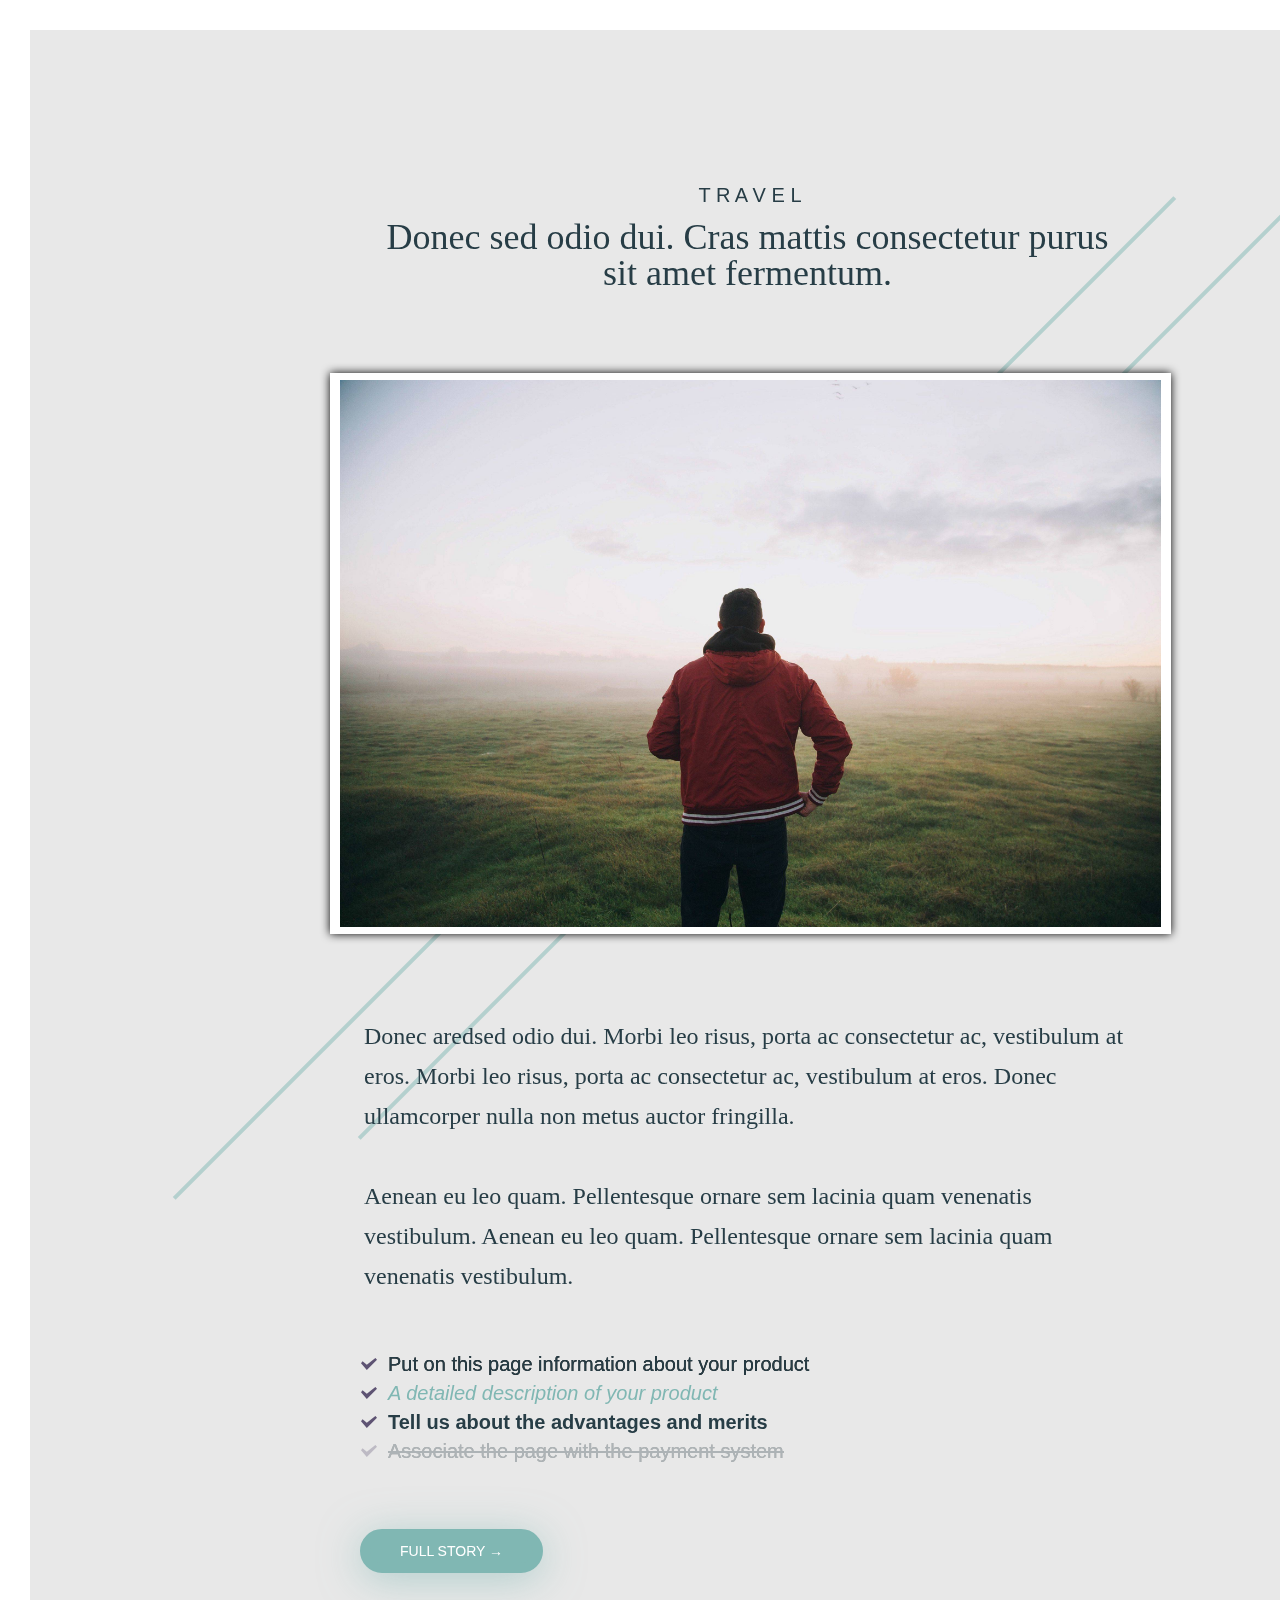
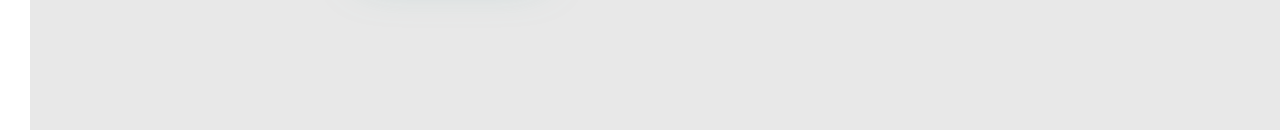
==== index.html @ 95647057 "Add files via upload" ====
<!DOCTYPE html>
<html lang="ru">

<head>
	<title>CSS (Часть 5) - Свойство background</title>

	<link rel="stylesheet" href="/css/style.css">

	<meta charset="utf-8" />
</head>

<body>



	<div class="block1">
		<p class="text1">
			T R A V E L
		</p>
		<br>
		<p class="text2">
			Donec sed odio dui. Cras mattis consectetur purus sit amet fermentum.
		</p>
			<div class="block0">
			</div>
			<p class="text3">
				Donec aredsed odio dui. Morbi leo risus, porta ac consectetur ac, vestibulum at eros. Morbi leo risus,
				porta
				ac consectetur ac, vestibulum at eros. Donec ullamcorper nulla non metus auctor fringilla.
				<br>
				<br>
				Aenean eu leo quam. Pellentesque ornare sem lacinia quam venenatis vestibulum. Aenean eu leo quam.
				Pellentesque ornare sem lacinia quam venenatis vestibulum.
			</p>
			<ul class="list">
				<li class="color1">Put on this page information about your product</li>
				<li class="color2">A detailed description of your product</li>
				<li class="color3">Tell us about the advantages and merits</li>
				<li class="color4">Associate the page with the payment system</li>
			</ul>
			<button class="button1">
				FULL STORY →
			</button>
		</div>

</body>

</html>
---- css/style.css ----
*{
	padding: 0;
	margin: 0;
	border: 0;
}

*,*:before,*:after{
	-moz-box-sizing: border-box;
	-webkit-box-sizing: border-box;
	box-sizing: border-box;
}

:focus,:active{outline: none;}
a:focus,a:active{outline: none;}

nav,footer,header,aside{display: block;}

html, body{
	height: 100%;
	width: 100%;
	font-size: 100%;
	line-height: 1;
	font-size: 14px;
	-ms-text-size-adjust: 100%;
	-moz-text-size-adjust: 100%;
	-webkit-text-size-adjust: 100%;
}

input,button,textarea{font-family: inherit;}

input::-ms-clear{display: none;}
button{cursor: pointer;}
button::-moz-focus-inner{padding: 0;border: 0;}
a, a:visited{text-decoration: none;}
a:hover{text-decoration: none;}
ul li{list-style: none;}
img{vertical-align: top;}

h1,h2,h3,h4,h5,h6{font-size: inherit;font-weight: 400;}

body{
	padding: 30px;
}

.block1{
	background: url(/img/icons/css_template\ \(1\).svg) left no-repeat;
	background-color: #e8e8e8;
	height: 1700px;
	width: 1440px;
	margin: auto;
	mix-blend-mode: multiply;
}

.block0{
	background: url('/img/Background.jpg') 50%/821px no-repeat, #FFFFFF; 
	filter: drop-shadow(0 0 5px #000);
	height: 561px;
	width: 841px;
	margin: 82px 300px;
}

.text1{
	font-family: Arial, "Helvetica Neue", Helvetica, sans-serif;
	padding: 155px 0px 0px 0px;
	font-size: 20px;
	color: #273D46;
	text-align: center;
}

.text2{
	font-size: 36px;
	color: #273D46;
	text-align: center;
	padding: 0px 357px 0px 352px;
}

.text3{
	font-size: 24px;
	color: #273D46;
	padding: 0px 340px 0px 334px;
	line-height: 40px;
}

.list{
	margin: 58px 0px 0px 331px;

}

.list li{
	font-family: Arial, "Helvetica Neue", Helvetica, sans-serif;
font-size: 20px;
margin: 0 0 9px 0;
background: url(/img/icons/li.svg) left no-repeat;
padding: 0px 340px 0px 27px;
}

.color1{
	text-shadow: 0px 00px 0px #000;
	color: #273D46
}

.color2{
	color: #80B7B3;
	font-style: italic;
}

.color3{
	font-weight: 900;
	color: #273D46
}

.color4{
	text-shadow: 0px 0px 0px #000;
	text-decoration-line: line-through;
	color: #273D46;
	opacity: 30%;

}

.button1{
	border: 10px solid #80B7B3;
	border-radius: 30px;
	background: #80B7B3;
	box-shadow: 0px 6px 40px rgba(128, 183, 179, 0.54);
	font-family: Arial, "Helvetica Neue", Helvetica, sans-serif;
	color: #FFFFFF;
	font-size: 14px;
	padding: 4px 30px;
	margin: 59px 911px 137px 330px;
	
}
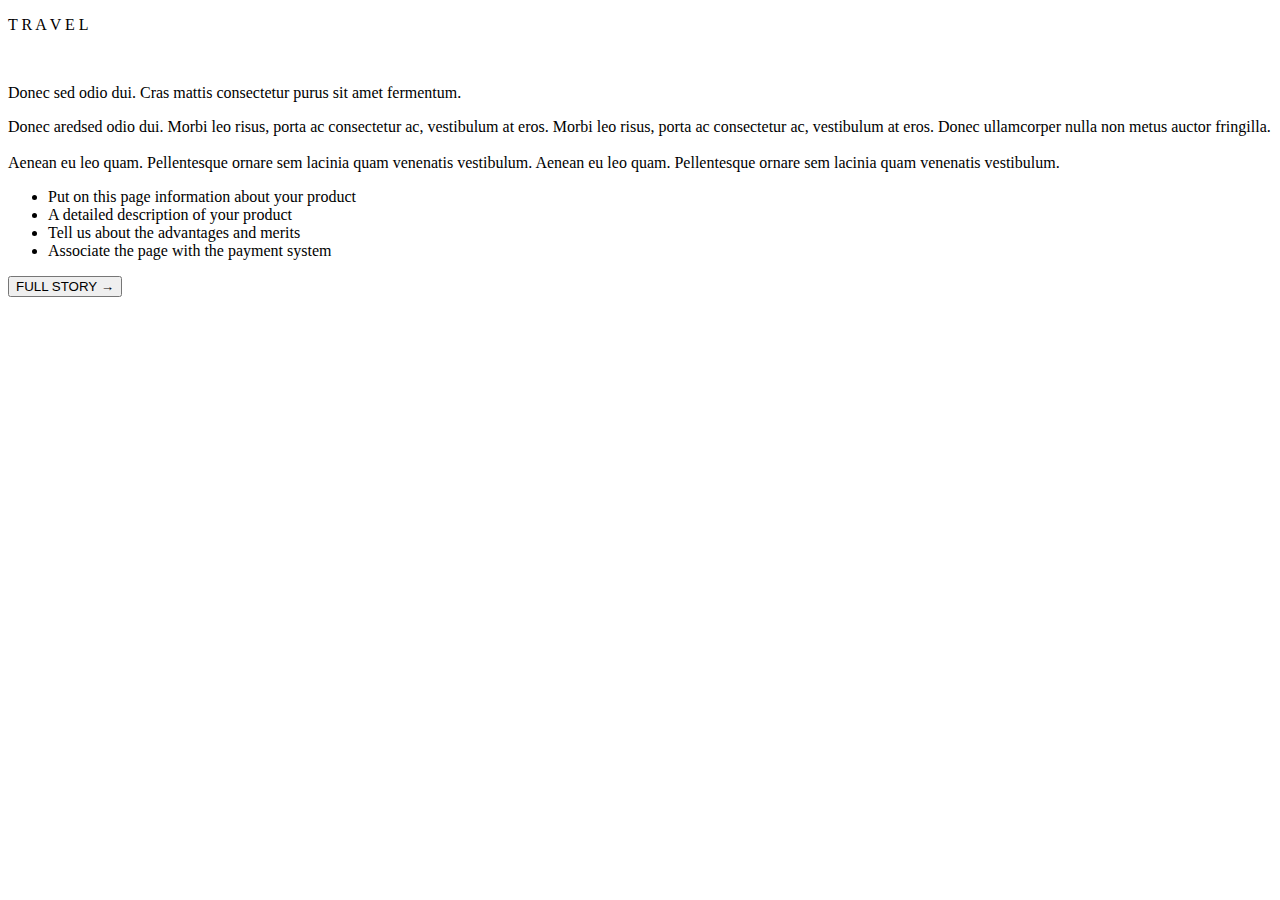
==== commit fbc5bdf5: "Update index.html" ====
--- a/index.html
+++ b/index.html
@@ -4,7 +4,7 @@
 <head>
 	<title>CSS (Часть 5) - Свойство background</title>
 
-	<link rel="stylesheet" href="/css/style.css">
+	<link rel="stylesheet" href="./style.css">
 
 	<meta charset="utf-8" />
 </head>
@@ -45,4 +45,4 @@
 
 </body>
 
-</html>+</html>
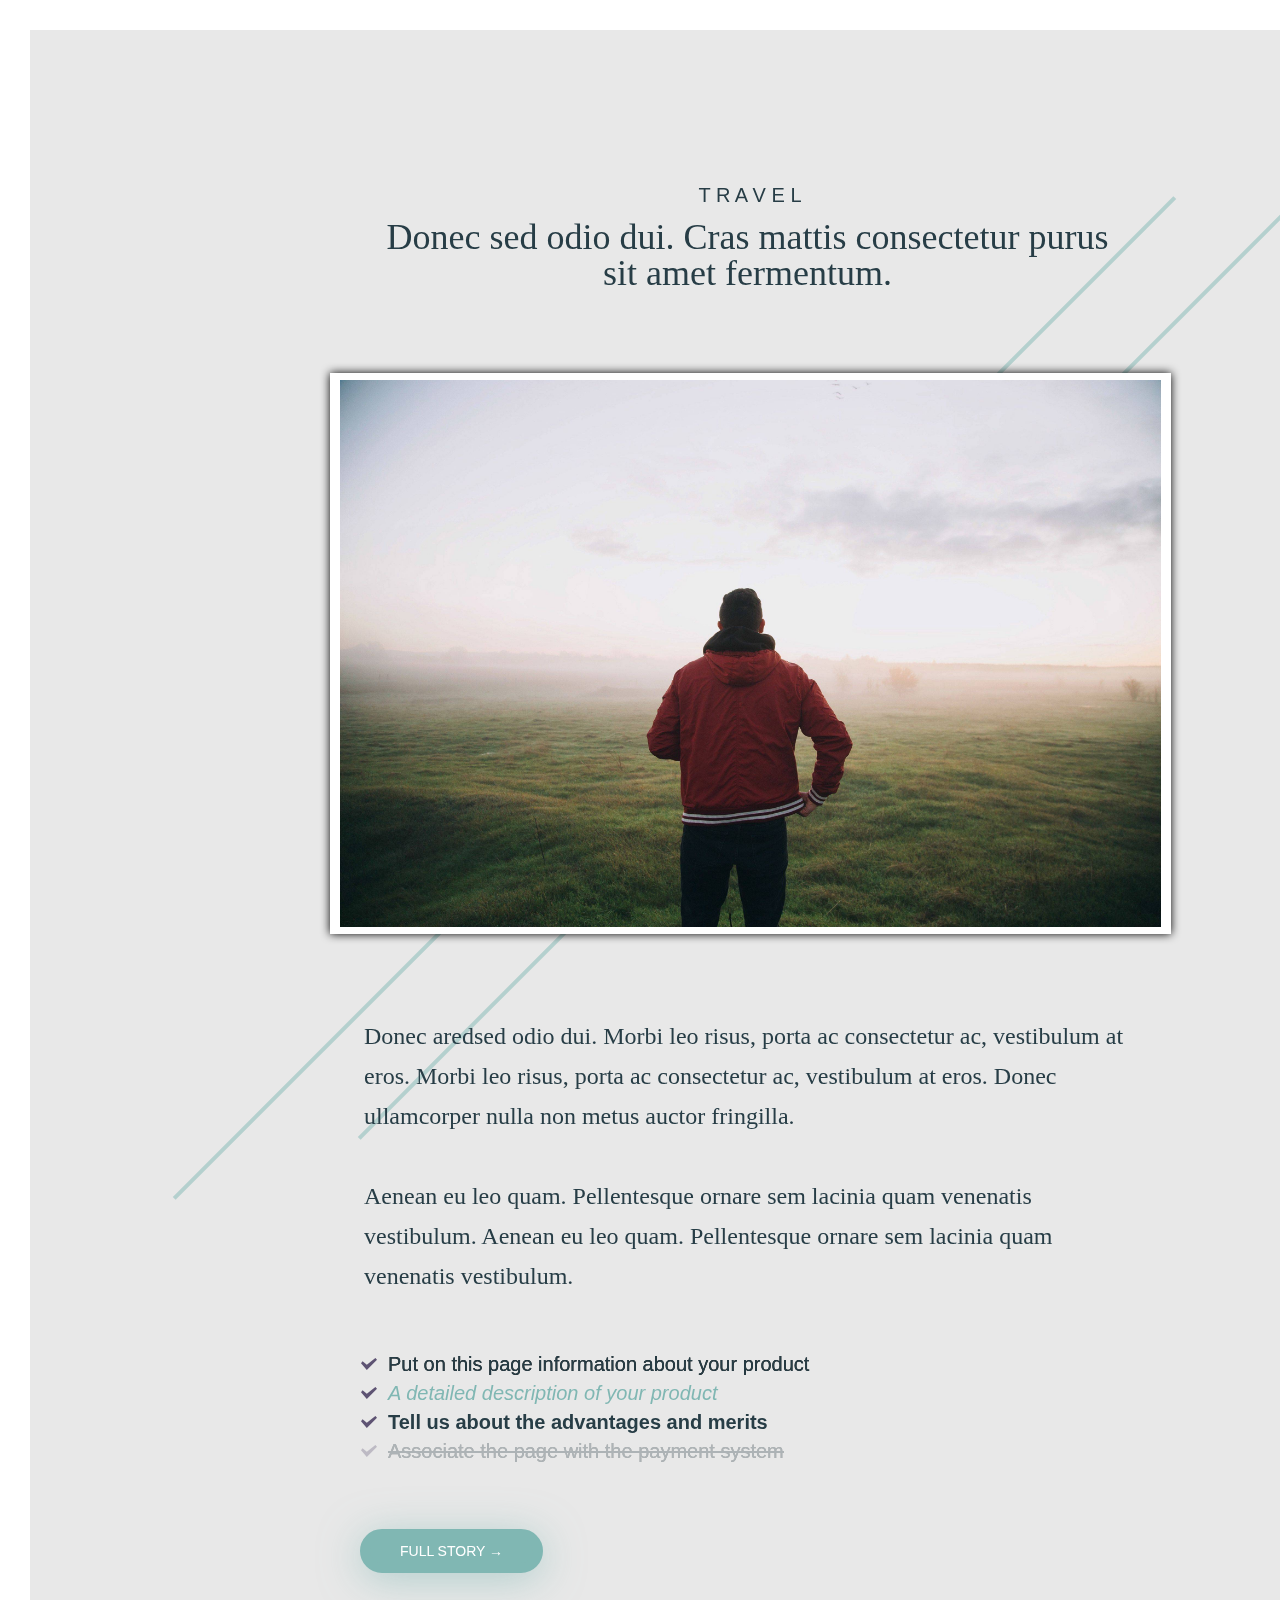
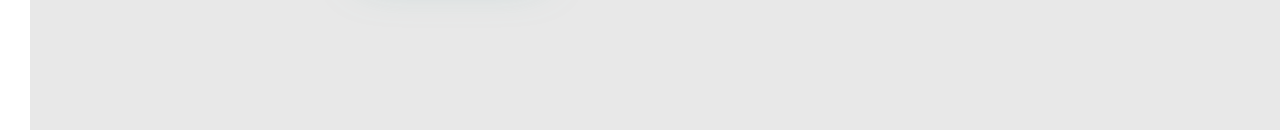
==== commit 66806728: "Update index.html" ====
--- a/index.html
+++ b/index.html
@@ -4,7 +4,7 @@
 <head>
 	<title>CSS (Часть 5) - Свойство background</title>
 
-	<link rel="stylesheet" href="./style.css">
+	<link href="./css/style.css" rel="stylesheet">
 
 	<meta charset="utf-8" />
 </head>
--- a/css/style.css
+++ b/css/style.css
@@ -0,0 +1,134 @@
+*{
+	padding: 0;
+	margin: 0;
+	border: 0;
+}
+
+*,*:before,*:after{
+	-moz-box-sizing: border-box;
+	-webkit-box-sizing: border-box;
+	box-sizing: border-box;
+}
+
+:focus,:active{outline: none;}
+a:focus,a:active{outline: none;}
+
+nav,footer,header,aside{display: block;}
+
+html, body{
+	height: 100%;
+	width: 100%;
+	font-size: 100%;
+	line-height: 1;
+	font-size: 14px;
+	-ms-text-size-adjust: 100%;
+	-moz-text-size-adjust: 100%;
+	-webkit-text-size-adjust: 100%;
+}
+
+input,button,textarea{font-family: inherit;}
+
+input::-ms-clear{display: none;}
+button{cursor: pointer;}
+button::-moz-focus-inner{padding: 0;border: 0;}
+a, a:visited{text-decoration: none;}
+a:hover{text-decoration: none;}
+ul li{list-style: none;}
+img{vertical-align: top;}
+
+h1,h2,h3,h4,h5,h6{font-size: inherit;font-weight: 400;}
+
+body{
+	padding: 30px;
+}
+
+.block1{
+	background: url(/img/icons/css_template\ \(1\).svg) left no-repeat;
+	background-color: #e8e8e8;
+	height: 1700px;
+	width: 1440px;
+	margin: auto;
+	mix-blend-mode: multiply;
+}
+
+.block0{
+	background: url('/img/Background.jpg') 50%/821px no-repeat, #FFFFFF; 
+	filter: drop-shadow(0 0 5px #000);
+	height: 561px;
+	width: 841px;
+	margin: 82px 300px;
+}
+
+.text1{
+	font-family: Arial, "Helvetica Neue", Helvetica, sans-serif;
+	padding: 155px 0px 0px 0px;
+	font-size: 20px;
+	color: #273D46;
+	text-align: center;
+}
+
+.text2{
+	font-size: 36px;
+	color: #273D46;
+	text-align: center;
+	padding: 0px 357px 0px 352px;
+}
+
+.text3{
+	font-size: 24px;
+	color: #273D46;
+	padding: 0px 340px 0px 334px;
+	line-height: 40px;
+}
+
+.list{
+	margin: 58px 0px 0px 331px;
+
+}
+
+.list li{
+	font-family: Arial, "Helvetica Neue", Helvetica, sans-serif;
+font-size: 20px;
+margin: 0 0 9px 0;
+background: url(/img/icons/li.svg) left no-repeat;
+padding: 0px 340px 0px 27px;
+}
+
+.color1{
+	text-shadow: 0px 00px 0px #000;
+	color: #273D46
+}
+
+.color2{
+	color: #80B7B3;
+	font-style: italic;
+}
+
+.color3{
+	font-weight: 900;
+	color: #273D46
+}
+
+.color4{
+	text-shadow: 0px 0px 0px #000;
+	text-decoration-line: line-through;
+	color: #273D46;
+	opacity: 30%;
+
+}
+
+.button1{
+	border: 10px solid #80B7B3;
+	border-radius: 30px;
+	background: #80B7B3;
+	box-shadow: 0px 6px 40px rgba(128, 183, 179, 0.54);
+	font-family: Arial, "Helvetica Neue", Helvetica, sans-serif;
+	color: #FFFFFF;
+	font-size: 14px;
+	padding: 4px 30px;
+	margin: 59px 911px 137px 330px;
+	
+}
+
+
+
